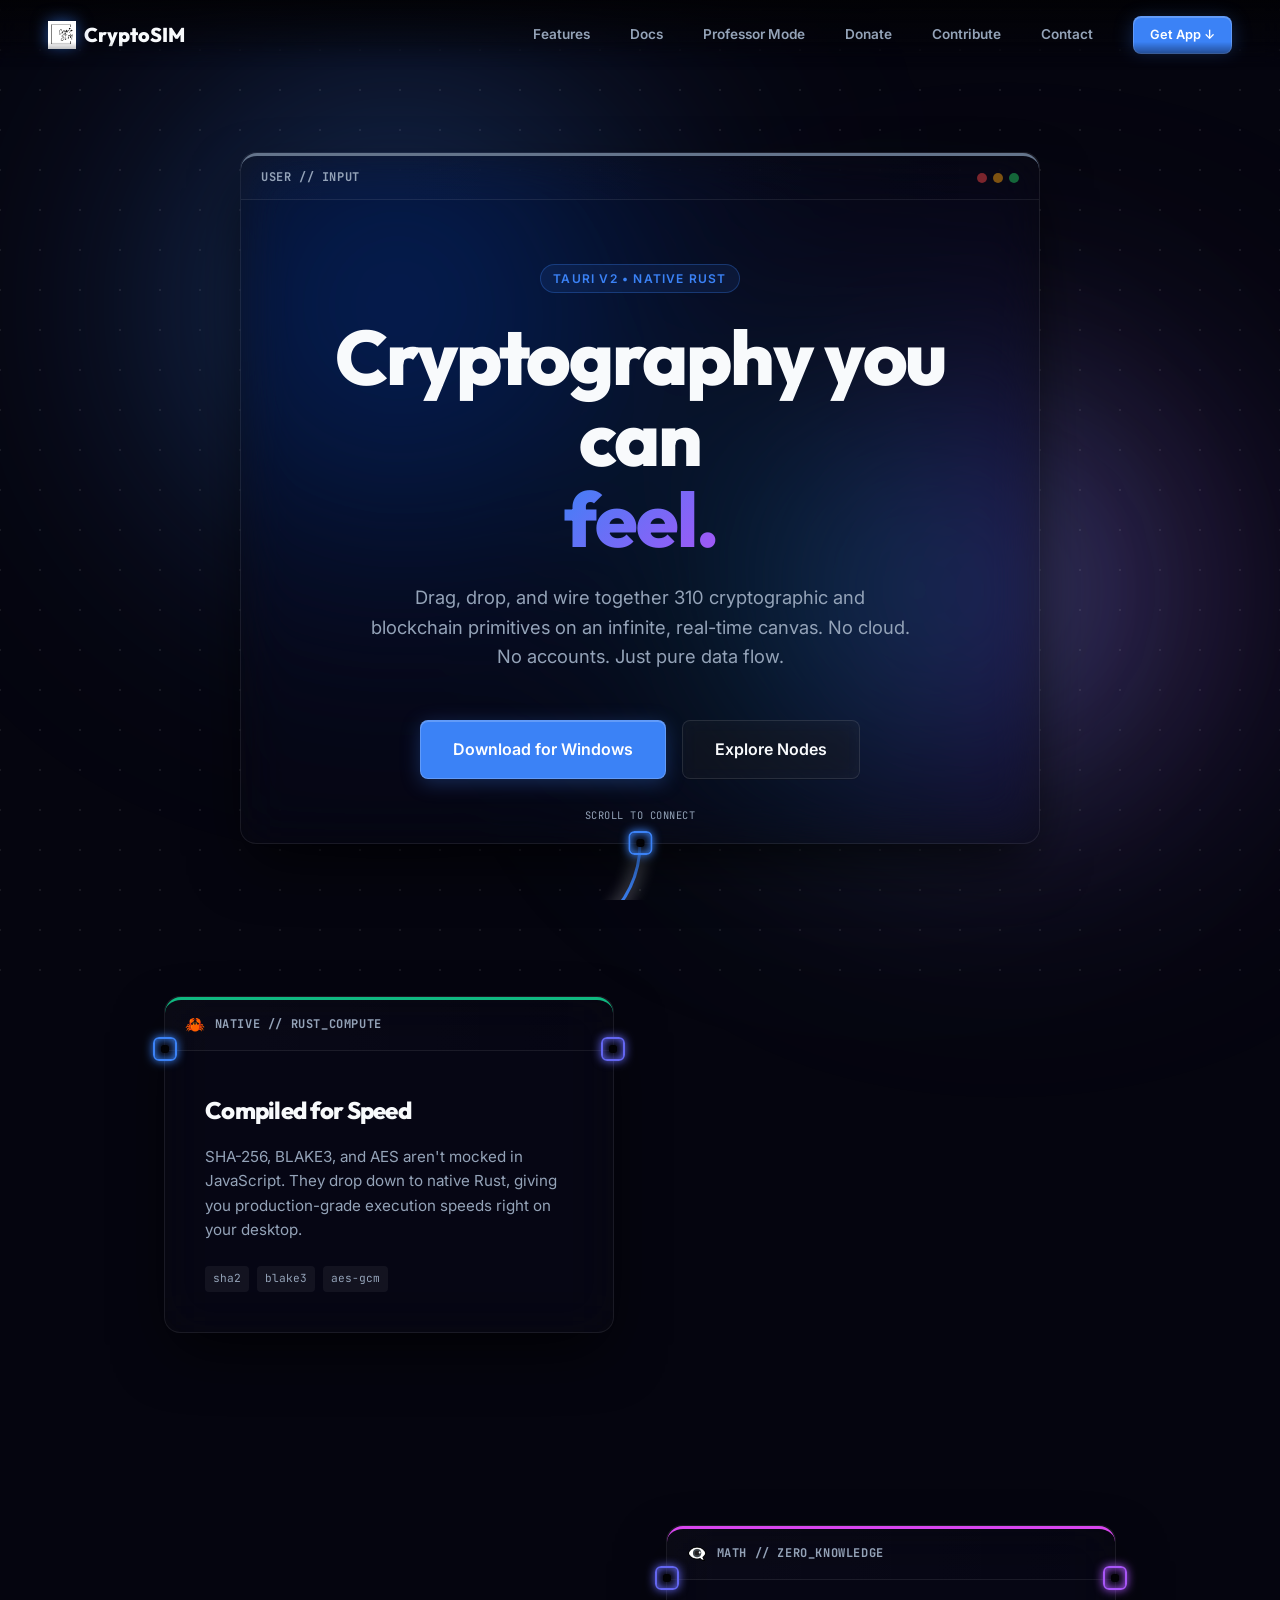
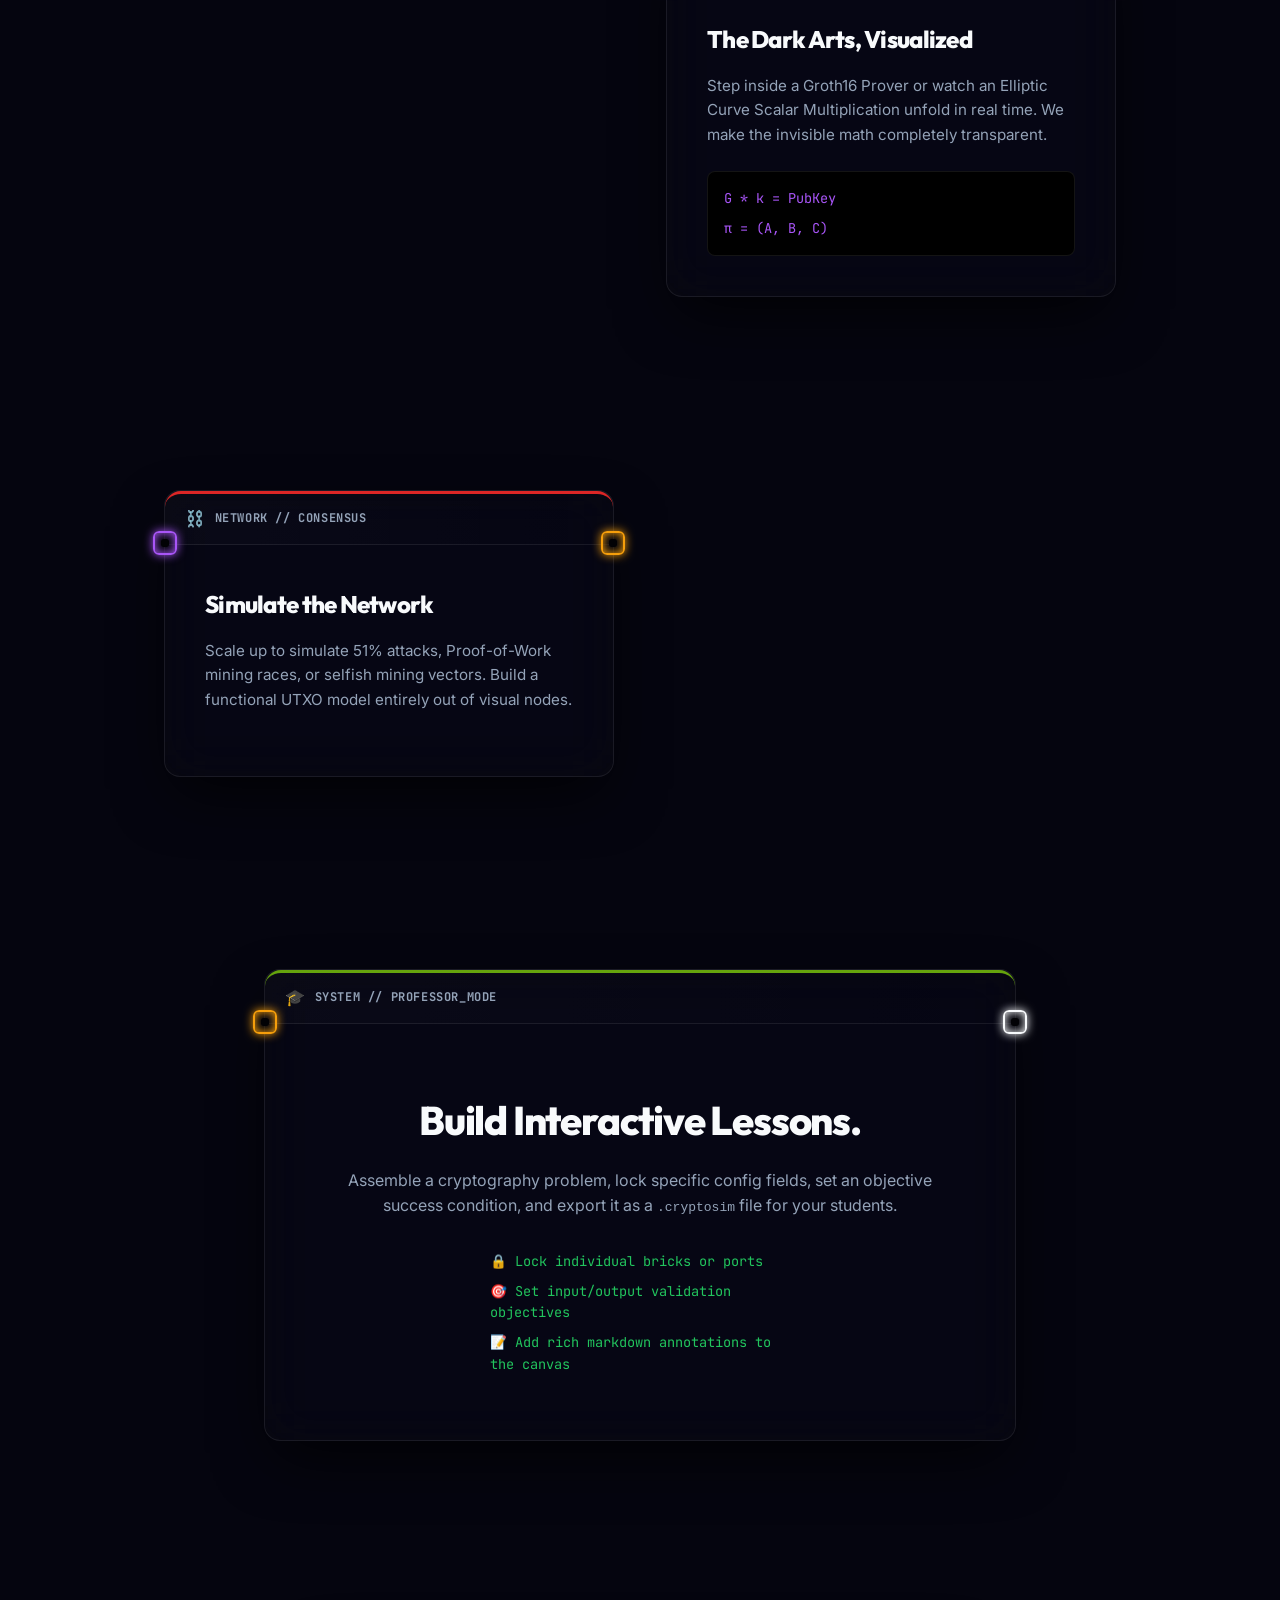
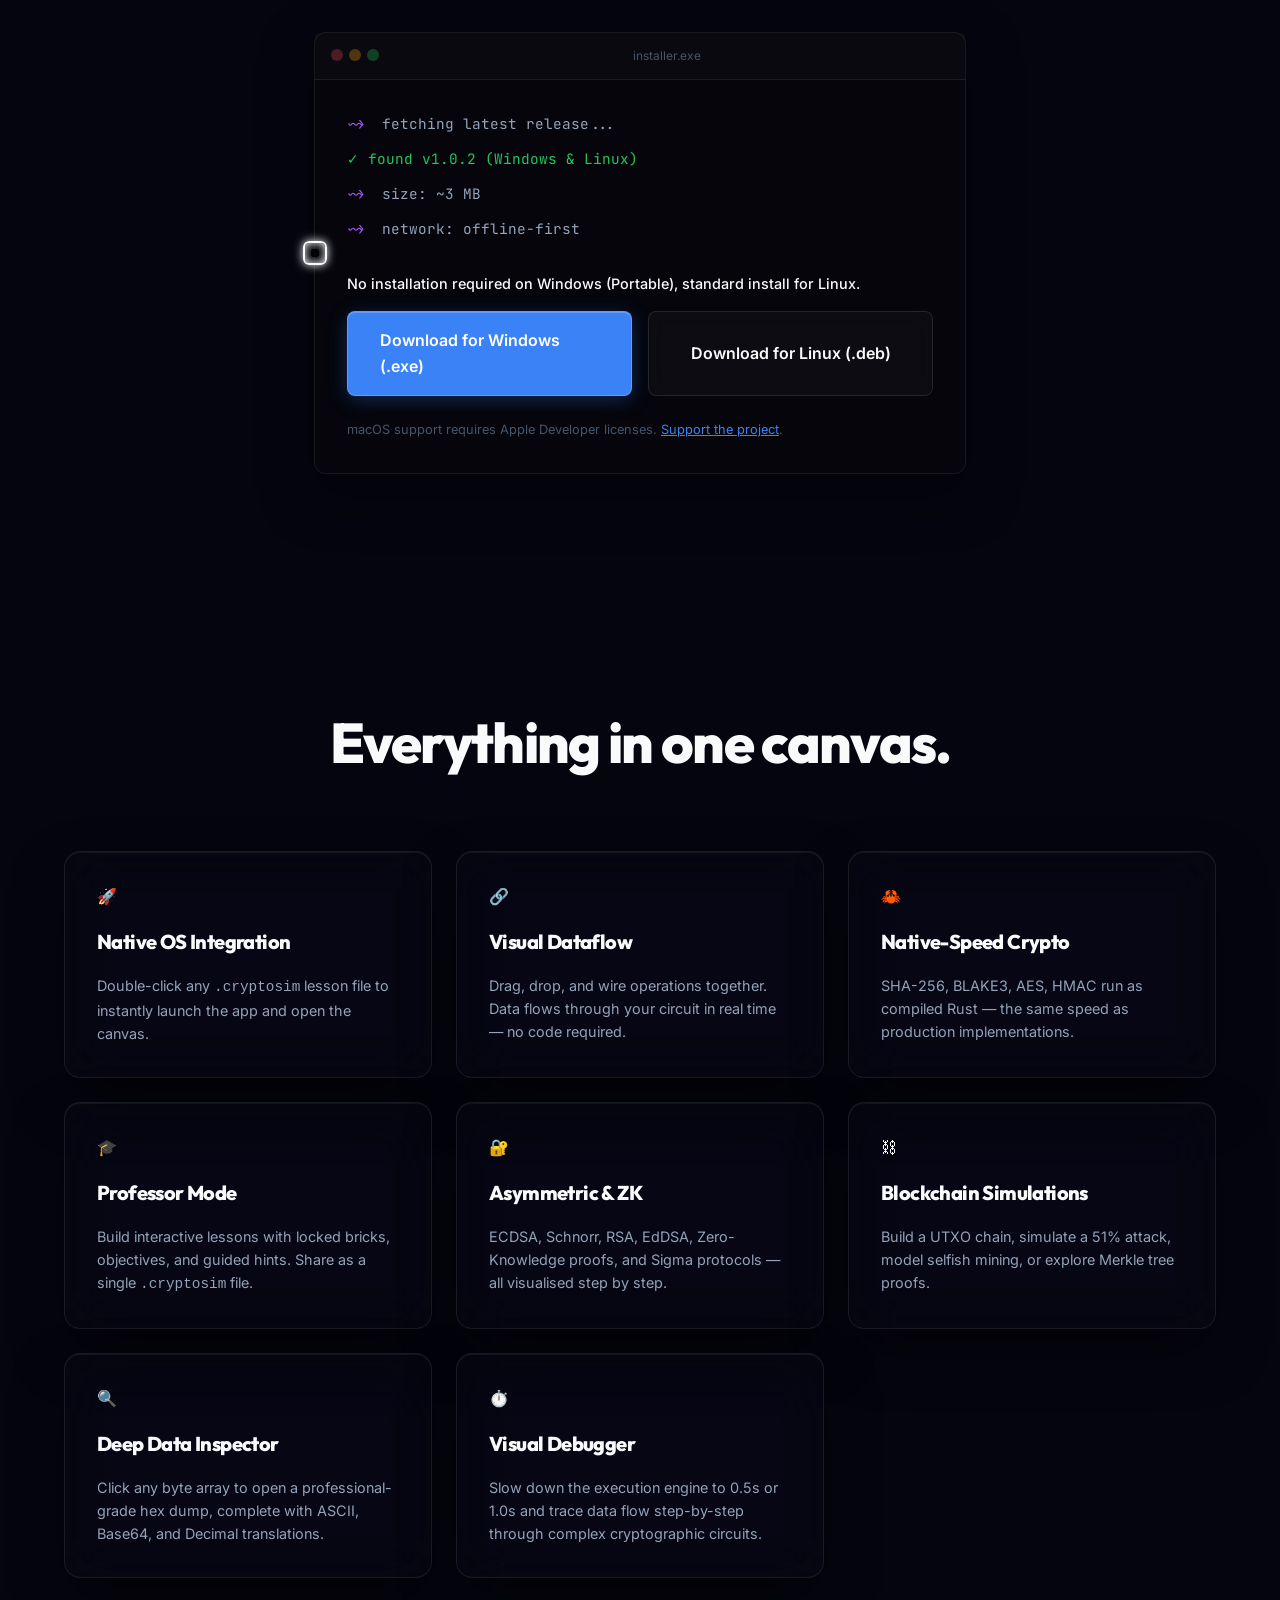
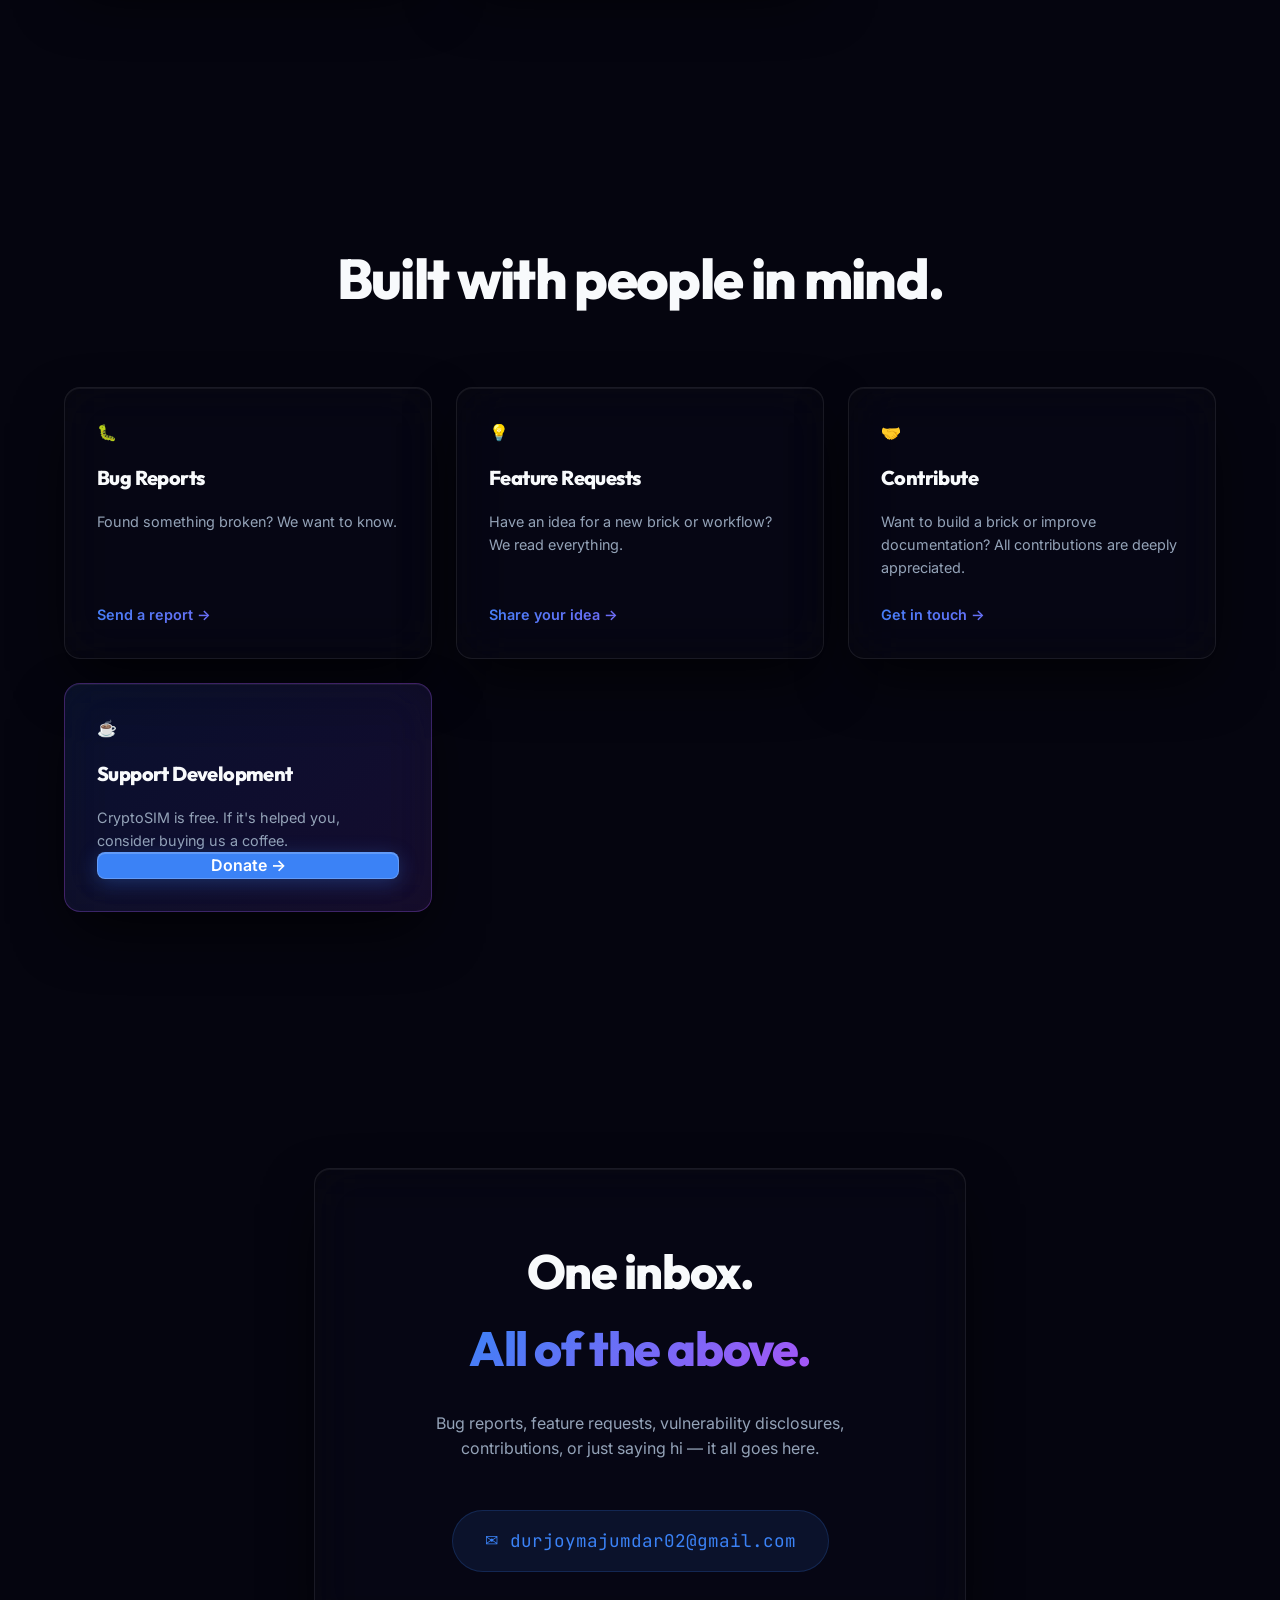
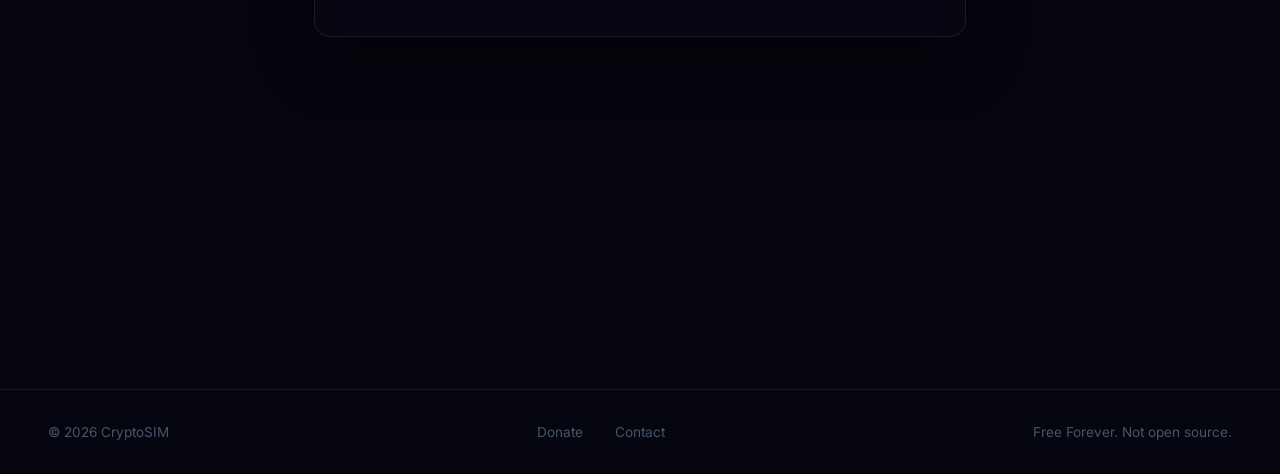
==== index.html @ bcd31cf6 "Publish cryptosim" ====
<!DOCTYPE html>
<html lang="en">
<head>
  <meta charset="UTF-8" />
  <meta name="viewport" content="width=device-width, initial-scale=1.0" />
  <title>CryptoSIM - The Living Canvas</title>
  <meta name="description" content="A node-based visual simulator for learning and teaching cryptography, blockchain, and applied mathematics." />
  <link rel="preconnect" href="https://fonts.googleapis.com" />
  <link href="https://fonts.googleapis.com/css2?family=Outfit:wght@400;500;600;700;800;900&family=Inter:opsz,wght@14..32,400;14..32,500;14..32,600&family=JetBrains+Mono:wght@400;500;600&display=swap" rel="stylesheet" />
  <link rel="icon" type="image/png" href="icon.png" />
  <link rel="stylesheet" href="style.css" />
</head>
<body>

  <!-- ── Interactive Canvas Grid Background ── -->
  <div class="canvas-grid-bg" id="gridBg">
    <div class="glow-orb orb-primary" id="orb1"></div>
    <div class="glow-orb orb-secondary" id="orb2"></div>
    <div class="glow-orb orb-tertiary" id="orb3"></div>
  </div>

  <!-- ── Navigation ── -->
  <nav class="nav">
    <a href="index.html" class="nav-brand">
      <img src="icon.png" alt="CryptoSIM Logo" class="logo-node" style="height: 28px; width: 28px; filter: drop-shadow(0 0 8px rgba(59,130,246,0.6));" />
      <span>CryptoSIM</span>
    </a>
    <div class="nav-links">
      <a href="#features">Features</a>
      <a href="docs.html">Docs</a>
      <a href="#pro">Professor Mode</a>
      <a href="donate.html">Donate</a>
      <a href="mailto:durjoymajumdar02@gmail.com?subject=CryptoSIM%20Contribution">Contribute</a>
      <a href="#contact">Contact</a>
      <a href="#download" class="btn btn-primary btn-sm">Get App ↓</a>
    </div>
  </nav>

  <!-- ── SVG Wire Layer (Draws connections between nodes on scroll) ── -->
  <svg class="wire-layer" id="wireLayer" xmlns="http://www.w3.org/2000/svg"></svg>

  <main>
    <!-- ── Hero / Landing Node ── -->
    <section class="hero-section" id="hero">
      <div class="brick-node hero-brick" data-node-id="hero">
        <div class="brick-header cluster-io">
          <span class="brick-title">USER // INPUT</span>
          <div class="brick-controls">
            <span class="control-dot red"></span>
            <span class="control-dot yellow"></span>
            <span class="control-dot green"></span>
          </div>
        </div>
        <div class="brick-body">
          <div class="badge">Tauri v2 • Native Rust</div>
          <h1>Cryptography you can <br/><span class="text-gradient">feel.</span></h1>
          <p class="hero-sub">
            Drag, drop, and wire together 310 cryptographic and blockchain primitives on an infinite, real-time canvas. 
            No cloud. No accounts. Just pure data flow.
          </p>
          <div class="hero-actions">
            <a href="#download" class="btn btn-primary btn-large">Download for Windows</a>
            <a href="#features" class="btn btn-ghost btn-large">Explore Nodes</a>
          </div>
        </div>
        <!-- Output Port -->
        <div class="port port-out" data-port-id="hero-out" data-type="bytes">
          <div class="port-label">Scroll to Connect</div>
          <div class="port-handle type-bytes"></div>
        </div>
      </div>
    </section>

    <!-- ── Feature Nodes (The "Flow" section) ── -->
    <section class="features-flow" id="features">
      
      <!-- Node 1: Native Crypto -->
      <div class="brick-node feature-brick pos-left node-crypto" data-node-id="feat-crypto">
        <!-- Input Port -->
        <div class="port port-in" data-port-id="feat-crypto-in" data-type="bytes">
          <div class="port-handle type-bytes"></div>
        </div>
        <div class="brick-header cluster-hash">
          <span class="brick-icon">🦀</span>
          <span class="brick-title">NATIVE // RUST_COMPUTE</span>
        </div>
        <div class="brick-body">
          <h3>Compiled for Speed</h3>
          <p>SHA-256, BLAKE3, and AES aren't mocked in JavaScript. They drop down to native Rust, giving you production-grade execution speeds right on your desktop.</p>
          <div class="tech-tags">
            <span class="tag">sha2</span>
            <span class="tag">blake3</span>
            <span class="tag">aes-gcm</span>
          </div>
        </div>
        <!-- Output Port -->
        <div class="port port-out" data-port-id="feat-crypto-out" data-type="array">
          <div class="port-handle type-array"></div>
        </div>
      </div>

      <!-- Node 2: ZK & Advanced Math -->
      <div class="brick-node feature-brick pos-right node-zk" data-node-id="feat-zk">
        <!-- Input Port -->
        <div class="port port-in" data-port-id="feat-zk-in" data-type="array">
          <div class="port-handle type-array"></div>
        </div>
        <div class="brick-header cluster-zk">
          <span class="brick-icon">👁️‍🗨️</span>
          <span class="brick-title">MATH // ZERO_KNOWLEDGE</span>
        </div>
        <div class="brick-body">
          <h3>The Dark Arts, Visualized</h3>
          <p>Step inside a Groth16 Prover or watch an Elliptic Curve Scalar Multiplication unfold in real time. We make the invisible math completely transparent.</p>
          <div class="visual-preview">
            <code>G * k = PubKey</code>
            <code>π = (A, B, C)</code>
          </div>
        </div>
        <!-- Output Port -->
        <div class="port port-out" data-port-id="feat-zk-out" data-type="point">
          <div class="port-handle type-point"></div>
        </div>
      </div>

      <!-- Node 3: Blockchain Consensus -->
      <div class="brick-node feature-brick pos-left node-chain" data-node-id="feat-chain">
        <!-- Input Port -->
        <div class="port port-in" data-port-id="feat-chain-in" data-type="point">
          <div class="port-handle type-point"></div>
        </div>
        <div class="brick-header cluster-consensus">
          <span class="brick-icon">⛓️</span>
          <span class="brick-title">NETWORK // CONSENSUS</span>
        </div>
        <div class="brick-body">
          <h3>Simulate the Network</h3>
          <p>Scale up to simulate 51% attacks, Proof-of-Work mining races, or selfish mining vectors. Build a functional UTXO model entirely out of visual nodes.</p>
        </div>
        <!-- Output Port -->
        <div class="port port-out" data-port-id="feat-chain-out" data-type="number">
          <div class="port-handle type-number"></div>
        </div>
      </div>

    </section>

    <!-- ── Professor Mode Node ── -->
    <section class="pro-section" id="pro">
      <div class="brick-node pro-brick" data-node-id="pro">
        <div class="port port-in" data-port-id="pro-in" data-type="number">
          <div class="port-handle type-number"></div>
        </div>
        <div class="brick-header cluster-state">
          <span class="brick-icon">🎓</span>
          <span class="brick-title">SYSTEM // PROFESSOR_MODE</span>
        </div>
        <div class="brick-body pro-layout">
          <div class="pro-text">
            <h2>Build Interactive Lessons.</h2>
            <p>Assemble a cryptography problem, lock specific config fields, set an objective success condition, and export it as a <code>.cryptosim</code> file for your students.</p>
            <ul class="pro-features">
              <li>🔒 Lock individual bricks or ports</li>
              <li>🎯 Set input/output validation objectives</li>
              <li>📝 Add rich markdown annotations to the canvas</li>
            </ul>
          </div>
        </div>
        <div class="port port-out" data-port-id="pro-out" data-type="any">
          <div class="port-handle type-any"></div>
        </div>
      </div>
    </section>

    <!-- ── Terminal Download Section ── -->
    <section class="download-section" id="download">
      <div class="terminal-window" data-node-id="download">
        <div class="port port-in" data-port-id="download-in" data-type="any" style="top: 50%; transform: translateY(-50%);">
          <div class="port-handle type-any"></div>
        </div>
        <div class="terminal-header">
          <div class="term-dots">
            <span></span><span></span><span></span>
          </div>
          <div class="term-title">installer.exe</div>
        </div>
        <div class="terminal-body">
          <div class="term-line"><span class="prompt">~></span> fetching latest release...</div>
          <div class="term-line success">✓ found v1.0.2 (Windows & Linux)</div>
          <div class="term-line"><span class="prompt">~></span> size: ~3 MB</div>
          <div class="term-line"><span class="prompt">~></span> network: offline-first</div>
          
          <div class="download-actions" style="margin-top: 2rem; text-align: left;">
            <p style="margin-bottom: 1rem; color: var(--text-main); font-family: var(--font-body); font-weight: 500;">
              No installation required on Windows (Portable), standard install for Linux.
            </p>
            <div style="display: flex; gap: 1rem; flex-wrap: wrap;">
              <a href="downloads/CryptoSim_Setup_v1.0.2.exe" class="btn btn-primary btn-large" style="flex: 1;">
                Download for Windows (.exe)
              </a>
              <a href="downloads/CryptoSim_v1.0.2_amd64.deb" class="btn btn-ghost btn-large" style="flex: 1;">
                Download for Linux (.deb)
              </a>
            </div>
            <p class="crypto-note" style="margin-top: 1.5rem;">macOS support requires Apple Developer licenses. <a href="donate.html">Support the project</a>.</p>
          </div>
        </div>
      </div>
    </section>

    <!-- ── Extra Features Grid ── -->
    <section class="features-grid-section glass-container" id="all-features">
      <div class="section-center-header">
        <h2>Everything in one canvas.</h2>
      </div>
      <div class="features-grid-layout">
        <div class="brick-node feature-mini-card">
          <span class="brick-icon">🚀</span>
          <h3>Native OS Integration</h3>
          <p>Double-click any <code>.cryptosim</code> lesson file to instantly launch the app and open the canvas.</p>
        </div>
        <div class="brick-node feature-mini-card">
          <span class="brick-icon">🔗</span>
          <h3>Visual Dataflow</h3>
          <p>Drag, drop, and wire operations together. Data flows through your circuit in real time — no code required.</p>
        </div>
        <div class="brick-node feature-mini-card">
          <span class="brick-icon">🦀</span>
          <h3>Native-Speed Crypto</h3>
          <p>SHA-256, BLAKE3, AES, HMAC run as compiled Rust — the same speed as production implementations.</p>
        </div>
        <div class="brick-node feature-mini-card">
          <span class="brick-icon">🎓</span>
          <h3>Professor Mode</h3>
          <p>Build interactive lessons with locked bricks, objectives, and guided hints. Share as a single <code>.cryptosim</code> file.</p>
        </div>
        <div class="brick-node feature-mini-card">
          <span class="brick-icon">🔐</span>
          <h3>Asymmetric & ZK</h3>
          <p>ECDSA, Schnorr, RSA, EdDSA, Zero-Knowledge proofs, and Sigma protocols — all visualised step by step.</p>
        </div>
        <div class="brick-node feature-mini-card">
          <span class="brick-icon">⛓</span>
          <h3>Blockchain Simulations</h3>
          <p>Build a UTXO chain, simulate a 51% attack, model selfish mining, or explore Merkle tree proofs.</p>
        </div>
        <div class="brick-node feature-mini-card">
          <span class="brick-icon">🔍</span>
          <h3>Deep Data Inspector</h3>
          <p>Click any byte array to open a professional-grade hex dump, complete with ASCII, Base64, and Decimal translations.</p>
        </div>
        <div class="brick-node feature-mini-card">
          <span class="brick-icon">⏱️</span>
          <h3>Visual Debugger</h3>
          <p>Slow down the execution engine to 0.5s or 1.0s and trace data flow step-by-step through complex cryptographic circuits.</p>
        </div>
      </div>
    </section>

    <!-- ── Community ── -->
    <section class="community-section glass-container" id="community">
      <div class="section-center-header">
        <h2>Built with people in mind.</h2>
      </div>
      <div class="community-grid-layout">
        <div class="brick-node community-card">
          <div class="brick-icon">🐛</div>
          <h3>Bug Reports</h3>
          <p>Found something broken? We want to know.</p>
          <a href="mailto:durjoymajumdar02@gmail.com?subject=CryptoSIM%20Bug%20Report" class="community-link text-gradient">Send a report →</a>
        </div>
        <div class="brick-node community-card">
          <div class="brick-icon">💡</div>
          <h3>Feature Requests</h3>
          <p>Have an idea for a new brick or workflow? We read everything.</p>
          <a href="mailto:durjoymajumdar02@gmail.com?subject=CryptoSIM%20Feature%20Request" class="community-link text-gradient">Share your idea →</a>
        </div>
        <div class="brick-node community-card">
          <div class="brick-icon">🤝</div>
          <h3>Contribute</h3>
          <p>Want to build a brick or improve documentation? All contributions are deeply appreciated.</p>
          <a href="mailto:durjoymajumdar02@gmail.com?subject=CryptoSIM%20Contribution" class="community-link text-gradient">Get in touch →</a>
        </div>
        <div class="brick-node community-card hero-style">
          <div class="brick-icon">☕</div>
          <h3>Support Development</h3>
          <p>CryptoSIM is free. If it's helped you, consider buying us a coffee.</p>
          <a href="donate.html" class="btn btn-primary" style="margin-top:auto;">Donate →</a>
        </div>
      </div>
    </section>

    <!-- ── Contact ── -->
    <section class="contact-section" id="contact">
      <div class="brick-node contact-card">
        <h2>One inbox.<br/><span class="text-gradient">All of the above.</span></h2>
        <p>Bug reports, feature requests, vulnerability disclosures, contributions, or just saying hi — it all goes here.</p>
        <a href="mailto:durjoymajumdar02@gmail.com" class="contact-email">
          <span class="brick-icon">✉</span>
          durjoymajumdar02@gmail.com
        </a>
      </div>
    </section>

  </main>

  <footer class="site-footer">
    <div class="footer-grid">
      <span>© 2026 CryptoSIM</span>
      <div class="footer-links">
        <a href="donate.html">Donate</a>
        <a href="mailto:durjoymajumdar02@gmail.com">Contact</a>
      </div>
      <span>Free Forever. Not open source.</span>
    </div>
  </footer>

  <script src="script.js"></script>
</body>
</html>
---- style.css ----
/* ── Base & Context ───────────────────────────────────────────────────────── */
*, *::before, *::after {
  box-sizing: border-box;
  margin: 0;
  padding: 0;
}

:root {
  /* The Void */
  --bg-void:      #05050f; /* Slightly lighter/bluer space void */
  --bg-grid:      rgba(255, 255, 255, 0.08); /* Brighter dots for scale */
  
  /* Glass Nodes */
  --node-bg:      rgba(10, 10, 15, 0.4);
  --node-border:  rgba(255, 255, 255, 0.08);
  --node-glow:    rgba(255, 255, 255, 0.02);
  
  /* Port Types (From Tech Spec) */
  --type-bytes:   #3b82f6; /* Blue */
  --type-number:  #f59e0b; /* Amber */
  --type-boolean: #22c55e; /* Green */
  --type-point:   #a855f7; /* Purple */
  --type-field:   #14b8a6; /* Teal */
  --type-bitstr:  #6b7280; /* Gray */
  --type-array:   #6366f1; /* Indigo */
  --type-any:     #f8fafc; /* White */

  /* Cluster Accents */
  --cluster-io:   #64748b;
  --cluster-hash: #10b981;
  --cluster-zk:   #d946ef;
  --cluster-cons: #dc2626;
  --cluster-state:#65a30d;

  /* Typography */
  --font-sans:    'Outfit', sans-serif;
  --font-body:    'Inter', sans-serif;
  --font-mono:    'JetBrains Mono', monospace;
  
  --text-main:    #f8fafc;
  --text-muted:   #94a3b8;
  --text-dim:     #475569;
}

html {
  scroll-behavior: smooth;
  background: var(--bg-void);
}

body {
  font-family: var(--font-body);
  color: var(--text-main);
  line-height: 1.6;
  overflow-x: hidden;
  -webkit-font-smoothing: antialiased;
}

a { text-decoration: none; color: inherit; }

/* ── Typography Utilities ─────────────────────────────────────────────────── */
h1, h2, h3 { font-family: var(--font-sans); font-weight: 800; letter-spacing: -0.03em; }

.text-gradient {
  background: linear-gradient(135deg, var(--type-bytes) 0%, var(--type-point) 100%);
  -webkit-background-clip: text;
  -webkit-text-fill-color: transparent;
  background-clip: text;
}

/* ── Background Grid & Orbs ───────────────────────────────────────────────── */
.canvas-grid-bg {
  position: fixed;
  inset: -100px; /* Bleed for panning */
  z-index: -1;
  background-image: 
    radial-gradient(var(--bg-grid) 1px, transparent 1px);
  background-size: 40px 40px;
  background-position: center;
  pointer-events: none;
  transition: transform 0.1s ease-out;
}

.glow-orb {
  position: absolute;
  border-radius: 50%;
  filter: blur(120px);
  opacity: 0.45; /* Increased opacity for glassmorphism pop */
  mix-blend-mode: screen;
  transition: all 0.5s ease-out;
  pointer-events: none;
}
.orb-primary {
  width: 700px;
  height: 700px;
  background: radial-gradient(circle, var(--type-bytes), transparent 70%);
  top: 5%;
  left: 10%;
}
.orb-secondary {
  width: 600px;
  height: 600px;
  background: radial-gradient(circle, var(--type-point), transparent 70%);
  bottom: 10%;
  right: 5%;
}
.orb-tertiary {
  width: 500px;
  height: 500px;
  background: radial-gradient(circle, var(--type-field), transparent 70%);
  top: 40%;
  left: 50%;
  transform: translateX(-50%);
}

/* ── Wires (SVG) ──────────────────────────────────────────────────────────── */
.wire-layer {
  position: fixed;
  top: 0; left: 0;
  width: 100vw;
  height: 100vh;
  z-index: 5; /* Behind the cards, above the grid */
  pointer-events: none;
}
.wire-path {
  fill: none;
  stroke-width: 3px;
  stroke-linecap: round;
  vector-effect: non-scaling-stroke;
  /* Animarion handled in JS */
  filter: drop-shadow(0 0 8px currentColor);
}

/* ── Navigation ───────────────────────────────────────────────────────────── */
.nav {
  position: fixed;
  top: 0; left: 0; right: 0;
  height: 70px;
  display: flex;
  align-items: center;
  justify-content: space-between;
  padding: 0 3rem;
  z-index: 100;
  background: linear-gradient(to bottom, rgba(2,2,5,0.9) 0%, transparent 100%);
  backdrop-filter: blur(12px);
  mask-image: linear-gradient(to bottom, black 60%, transparent);
}
.nav-brand {
  display: flex;
  align-items: center;
  gap: 0.5rem;
  font-family: var(--font-sans);
  font-size: 1.25rem;
  font-weight: 800;
}
.logo-node {
  color: var(--type-bytes);
  font-size: 1.5rem;
  filter: drop-shadow(0 0 8px rgba(59,130,246,0.6));
}
.nav-links {
  display: flex;
  align-items: center;
  gap: 2.5rem;
  font-size: 0.85rem;
  font-weight: 600;
  color: var(--text-muted);
}
.nav-links a:hover { color: var(--text-main); }

/* ── Buttons ──────────────────────────────────────────────────────────────── */
.btn {
  display: inline-flex;
  align-items: center;
  justify-content: center;
  border-radius: 8px;
  font-family: var(--font-body);
  font-weight: 600;
  transition: all 0.2s;
  cursor: pointer;
}
.btn-sm { padding: 0.5rem 1rem; font-size: 0.8rem; }
.btn-large { padding: 1rem 2rem; font-size: 1rem; }

.btn-primary {
  background: var(--type-bytes);
  color: #fff;
  border: 1px solid rgba(255,255,255,0.2);
  box-shadow: 0 4px 20px rgba(59,130,246,0.3), inset 0 1px 0 rgba(255,255,255,0.2);
}
.btn-primary:hover {
  background: #4b92fd;
  transform: translateY(-2px);
  box-shadow: 0 8px 30px rgba(59,130,246,0.5), inset 0 1px 0 rgba(255,255,255,0.3);
}

.btn-ghost {
  background: rgba(255,255,255,0.03);
  color: var(--text-main);
  border: 1px solid rgba(255,255,255,0.1);
  backdrop-filter: blur(10px);
}
.btn-ghost:hover {
  background: rgba(255,255,255,0.06);
  border-color: rgba(255,255,255,0.2);
}

/* ── Base Brick Node Container ────────────────────────────────────────────── */
.brick-node {
  position: relative;
  z-index: 10;
  background: var(--node-bg);
  border: 1px solid var(--node-border);
  border-radius: 16px;
  backdrop-filter: blur(24px) saturate(200%);
  -webkit-backdrop-filter: blur(24px) saturate(200%);
  box-shadow: 
    0 24px 60px -12px rgba(0,0,0,0.8), 
    inset 0 1px 0 rgba(255,255,255,0.06);
  transition: transform 0.1s ease-out, border-color 0.3s;
  
  /* Magnetic center for JS */
  transform-style: preserve-3d;
  will-change: transform;
  z-index: 10;
}
.brick-node:hover {
  border-color: rgba(255,255,255,0.15);
}

.brick-header {
  padding: 0.75rem 1.25rem;
  border-bottom: 1px solid var(--node-border);
  display: flex;
  align-items: center;
  gap: 0.6rem;
  background: linear-gradient(to right, rgba(255,255,255,0.02), transparent);
  border-top-left-radius: 16px;
  border-top-right-radius: 16px;
}
.brick-title {
  font-family: var(--font-mono);
  font-size: 0.75rem;
  font-weight: 700;
  letter-spacing: 0.05em;
  color: var(--text-muted);
}
.brick-icon {
  font-size: 1rem;
}

/* Cluster Header Tints */
.cluster-io { border-top: 3px solid var(--cluster-io); }
.cluster-hash { border-top: 3px solid var(--cluster-hash); }
.cluster-zk { border-top: 3px solid var(--cluster-zk); }
.cluster-consensus { border-top: 3px solid var(--cluster-cons); }
.cluster-state { border-top: 3px solid var(--cluster-state); }

/* Ports */
.port {
  position: absolute;
  display: flex;
  align-items: center;
  gap: 0.5rem;
}
/* Inputs align left, stick out left */
.port-in { left: -12px; top: 40px; flex-direction: row; }
/* Outputs align right, stick out right */
.port-out { right: -12px; top: 40px; flex-direction: row-reverse; }

.port-handle {
  width: 24px;
  height: 24px;
  border-radius: 6px;
  background: var(--node-bg);
  border: 2px solid currentColor;
  box-shadow: 0 0 10px currentColor, inset 0 0 8px currentColor;
  position: relative;
  z-index: 2;
}
/* Node socket hole illusion */
.port-handle::after {
  content: '';
  position: absolute;
  top: 50%; left: 50%; transform: translate(-50%, -50%);
  width: 8px; height: 8px;
  border-radius: 3px;
  background: #020205; /* Deep void socket */
}
.port-label {
  font-family: var(--font-mono);
  font-size: 0.65rem;
  color: var(--text-muted);
  text-transform: uppercase;
  letter-spacing: 0.05em;
}

/* Typed Colors for Handlers */
.type-bytes { color: var(--type-bytes); }
.type-number { color: var(--type-number); }
.type-array { color: var(--type-array); }
.type-point { color: var(--type-point); }
.type-any { color: var(--type-any); }

/* Window Controls (Mac style) */
.brick-controls {
  margin-left: auto;
  display: flex;
  gap: 6px;
}
.control-dot {
  width: 10px; height: 10px; border-radius: 50%;
  opacity: 0.5;
}
.control-dot.red { background: #ef4444; }
.control-dot.yellow { background: #f59e0b; }
.control-dot.green { background: #22c55e; }

/* ── Specific Node Layouts ────────────────────────────────────────────────── */
main {
  position: relative;
  padding-bottom: 10rem;
}

/* Hero Node */
.hero-section {
  min-height: 100vh;
  display: flex;
  align-items: center;
  justify-content: center;
  padding: 6rem 1.5rem 0;
}
.hero-brick {
  width: 100%;
  max-width: 800px;
}
.hero-brick .brick-body {
  padding: 4rem 3rem;
  text-align: center;
}
.hero-brick .port-out {  top: auto; bottom: -12px; right: 50%; transform: translateX(50%); flex-direction: column; }

.badge {
  display: inline-block;
  font-size: 0.75rem;
  font-weight: 600;
  text-transform: uppercase;
  letter-spacing: 0.1em;
  color: var(--type-bytes);
  background: rgba(59,130,246,0.1);
  border: 1px solid rgba(59,130,246,0.3);
  padding: 4px 12px;
  border-radius: 100px;
  margin-bottom: 1.5rem;
}
.hero-brick h1 {
  font-size: clamp(3rem, 6vw, 5.5rem);
  line-height: 1.05;
  margin-bottom: 1.5rem;
}
.hero-sub {
  font-size: 1.15rem;
  color: var(--text-muted);
  max-width: 540px;
  margin: 0 auto 3rem;
}
.hero-actions { display: flex; gap: 1rem; justify-content: center; }

/* Flow Sequence Nodes */
.features-flow {
  max-width: 1000px;
  margin: 0 auto;
  padding: 6rem 1.5rem;
  display: flex;
  flex-direction: column;
  gap: 12rem; /* Massive gap for scrolling wires */
}
.feature-brick {
  width: 100%;
  max-width: 450px;
}
.feature-brick.pos-left { align-self: flex-start; }
.feature-brick.pos-right { align-self: flex-end; }
.feature-brick .brick-body {
  padding: 2.5rem;
}
.feature-brick h3 {
  font-size: 1.5rem;
  margin-bottom: 1rem;
}
.feature-brick p {
  color: var(--text-muted);
  font-size: 0.95rem;
  margin-bottom: 1.5rem;
}
.tech-tags { display: flex; gap: 0.5rem; }
.tag {
  font-family: var(--font-mono);
  font-size: 0.7rem;
  padding: 4px 8px;
  background: rgba(255,255,255,0.05);
  border-radius: 4px;
  color: var(--text-muted);
}
.visual-preview {
  display: flex;
  flex-direction: column;
  gap: 0.5rem;
  background: #000;
  border-radius: 8px;
  padding: 1rem;
  border: 1px solid var(--node-border);
}
.visual-preview code {
  font-family: var(--font-mono);
  font-size: 0.85rem;
  color: var(--type-point);
}

/* Professor Node */
.pro-section {
  max-width: 800px;
  margin: 0 auto;
  padding: 6rem 1.5rem;
}
.pro-layout {
  padding: 4rem;
  text-align: center;
}
.pro-layout h2 {
  font-size: 2.5rem;
  margin-bottom: 1rem;
}
.pro-layout p {
  color: var(--text-muted);
  margin-bottom: 2rem;
}
.pro-features {
  list-style: none;
  display: flex;
  flex-direction: column;
  gap: 0.5rem;
  text-align: left;
  max-width: 300px;
  margin: 0 auto;
  font-family: var(--font-mono);
  font-size: 0.85rem;
  color: var(--type-boolean);
}

/* Terminal Node */
.download-section {
  max-width: 700px;
  margin: 0 auto;
  padding: 6rem 1.5rem;
}
.terminal-window {
  background: rgba(5,5,10,0.8);
  border: 1px solid var(--node-border);
  border-radius: 12px;
  box-shadow: 0 20px 50px rgba(0,0,0,0.5);
  position: relative;
}
.terminal-header {
  padding: 10px 16px;
  background: rgba(255,255,255,0.02);
  border-bottom: 1px solid var(--node-border);
  display: flex;
  align-items: center;
}
.term-title {
  margin: 0 auto;
  font-family: var(--font-body);
  font-size: 0.75rem;
  color: var(--text-dim);
}
.term-dots span {
  display: inline-block; width: 12px; height: 12px; border-radius: 50%;
  margin-right: 6px; opacity: 0.3; background: #fff;
}
.term-dots span:nth-child(1) { background: #ef4444; }
.term-dots span:nth-child(2) { background: #f59e0b; }
.term-dots span:nth-child(3) { background: #22c55e; }

.terminal-body {
  padding: 2rem;
  font-family: var(--font-mono);
  font-size: 0.9rem;
}
.term-line {
  margin-bottom: 0.75rem;
  color: var(--text-muted);
}
.term-line.success { color: var(--type-boolean); }
.prompt { color: var(--type-point); margin-right: 8px; }

.download-actions {
  margin-top: 3rem;
  text-align: center;
}
.term-btn { width: 100%; margin-bottom: 1rem; }
.crypto-note { font-family: var(--font-body); font-size: 0.8rem; color: var(--text-dim); }
.crypto-note a { color: var(--type-bytes); text-decoration: underline; }

/* ── Footer ───────────────────────────────────────────────────────────────── */
.site-footer {
  border-top: 1px solid var(--node-border);
  padding: 2rem 3rem;
  font-size: 0.85rem;
  color: var(--text-dim);
}
.footer-grid {
  max-width: 1200px;
  margin: 0 auto;
  display: flex;
  justify-content: space-between;
  align-items: center;
}
.footer-links {
  display: flex; gap: 2rem;
}
.footer-links a:hover { color: var(--text-muted); }

/* Responsive adjustments */
@media (max-width: 768px) {
  .hero-brick h1 { font-size: 2.5rem; }
  .feature-brick.pos-left, .feature-brick.pos-right { align-self: center; }
  .hero-brick .brick-body, .pro-layout { padding: 2.5rem 1.5rem; }
  .footer-grid { flex-direction: column; gap: 1rem; text-align: center; }
  .nav { padding: 0 1.5rem; }
  .features-grid-layout, .community-grid-layout { grid-template-columns: 1fr; }
}

/* ── Restored Sections ────────────────────────────────────────────────────── */
.glass-container {
  max-width: 1200px;
  margin: 0 auto;
  padding: 8rem 1.5rem;
}
.section-center-header { text-align: center; margin-bottom: 4rem; }
.section-center-header h2 { font-size: clamp(2.5rem, 5vw, 3.5rem); }

.features-grid-layout, .community-grid-layout {
  display: grid;
  grid-template-columns: repeat(auto-fit, minmax(300px, 1fr));
  gap: 1.5rem;
}

.feature-mini-card, .community-card {
  padding: 2rem;
  display: flex;
  flex-direction: column;
}
.feature-mini-card h3, .community-card h3 {
  margin: 1rem 0;
  font-size: 1.25rem;
}
.feature-mini-card p, .community-card p {
  color: var(--text-muted);
  font-size: 0.9rem;
  line-height: 1.6;
}
.community-link {
  margin-top: auto;
  padding-top: 1.5rem;
  font-weight: 600;
  font-size: 0.9rem;
}

.hero-style {
  background: linear-gradient(135deg, rgba(59,130,246,0.1), rgba(168,85,247,0.1));
  border-color: rgba(168,85,247,0.3);
}

.contact-section {
  max-width: 700px;
  margin: 8rem auto 12rem;
  padding: 0 1.5rem;
  text-align: center;
}
.contact-card {
  padding: 4rem 2rem;
}
.contact-card h2 {
  font-size: clamp(2rem, 4vw, 3rem);
  margin-bottom: 1.5rem;
}
.contact-card p {
  color: var(--text-muted);
  margin-bottom: 3rem;
  max-width: 500px;
  margin-left: auto; margin-right: auto;
}
.contact-email {
  display: inline-flex;
  align-items: center;
  gap: 0.75rem;
  font-family: var(--font-mono);
  font-size: 1.1rem;
  color: var(--type-bytes);
  background: rgba(59,130,246,0.1);
  padding: 1rem 2rem;
  border-radius: 100px;
  border: 1px solid rgba(59,130,246,0.2);
  transition: all 0.2s;
}
.contact-email:hover {
  background: rgba(59,130,246,0.2);
  transform: translateY(-2px);
}
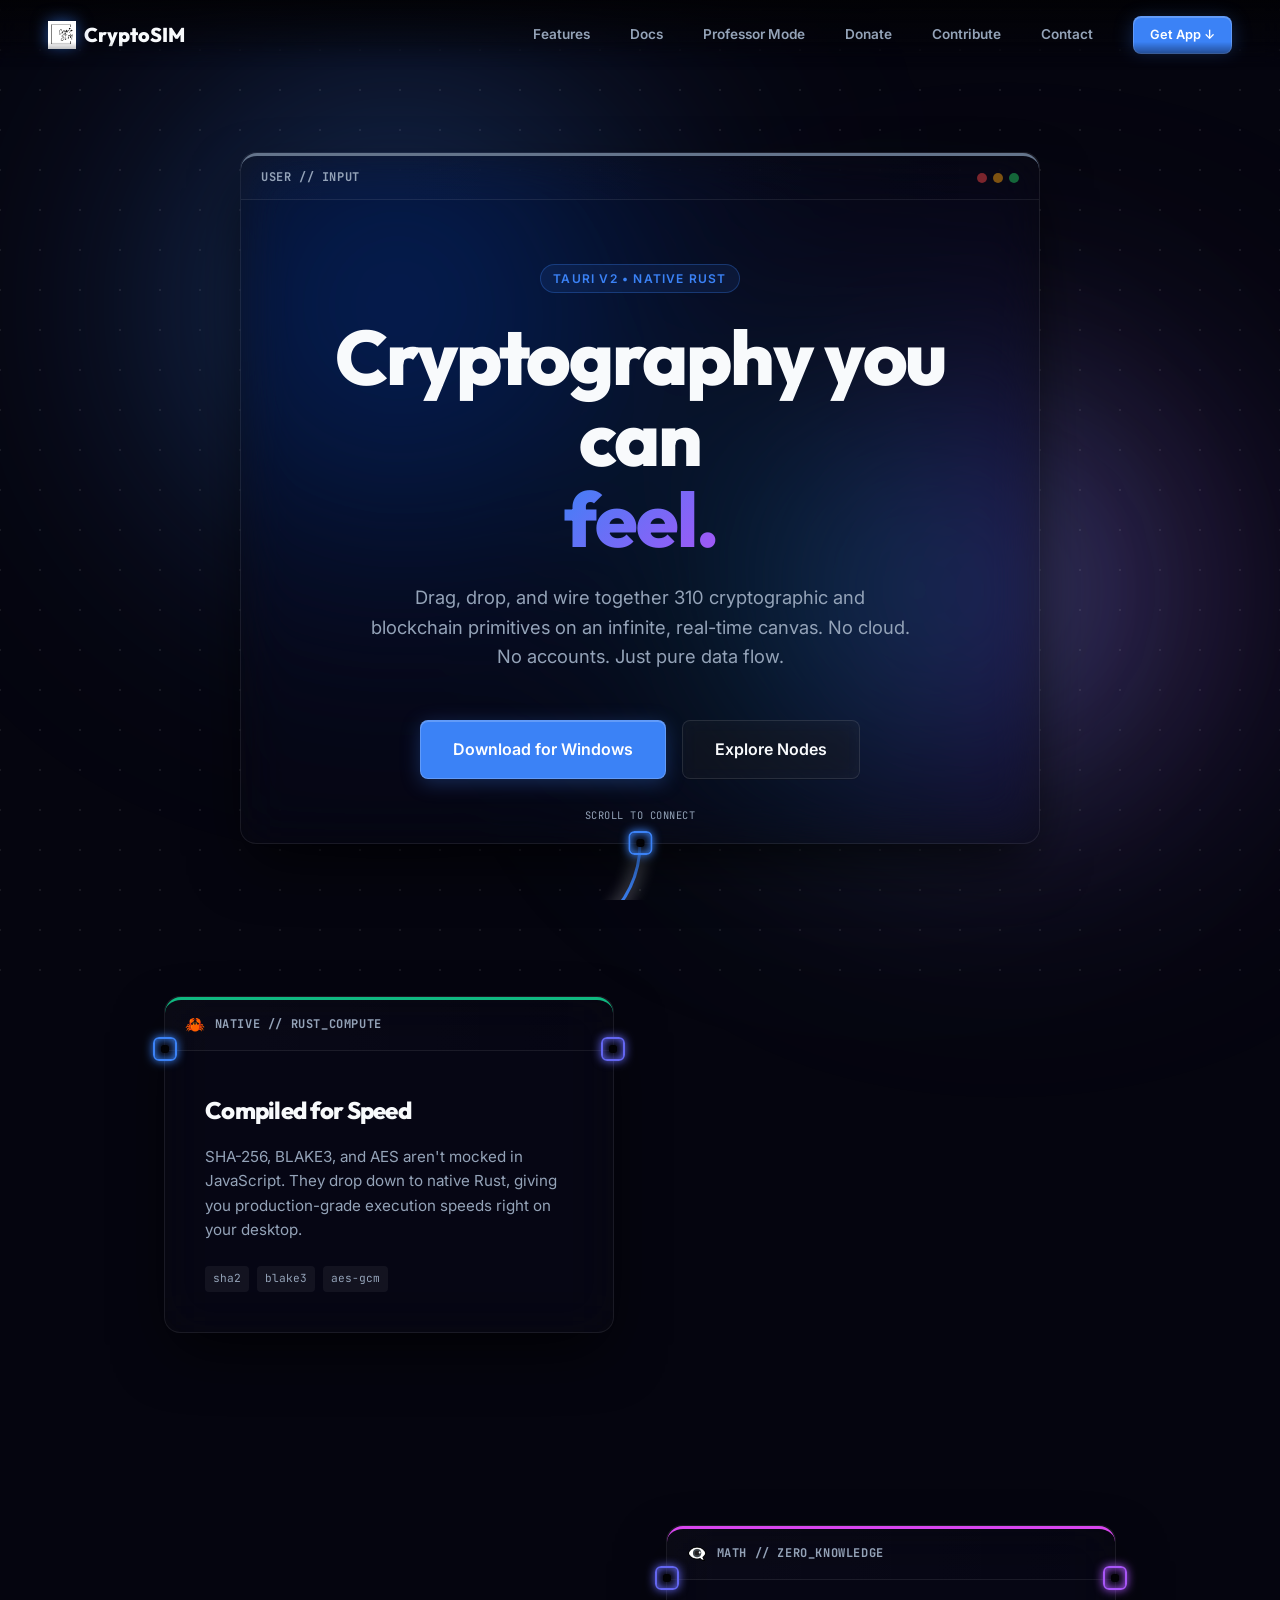
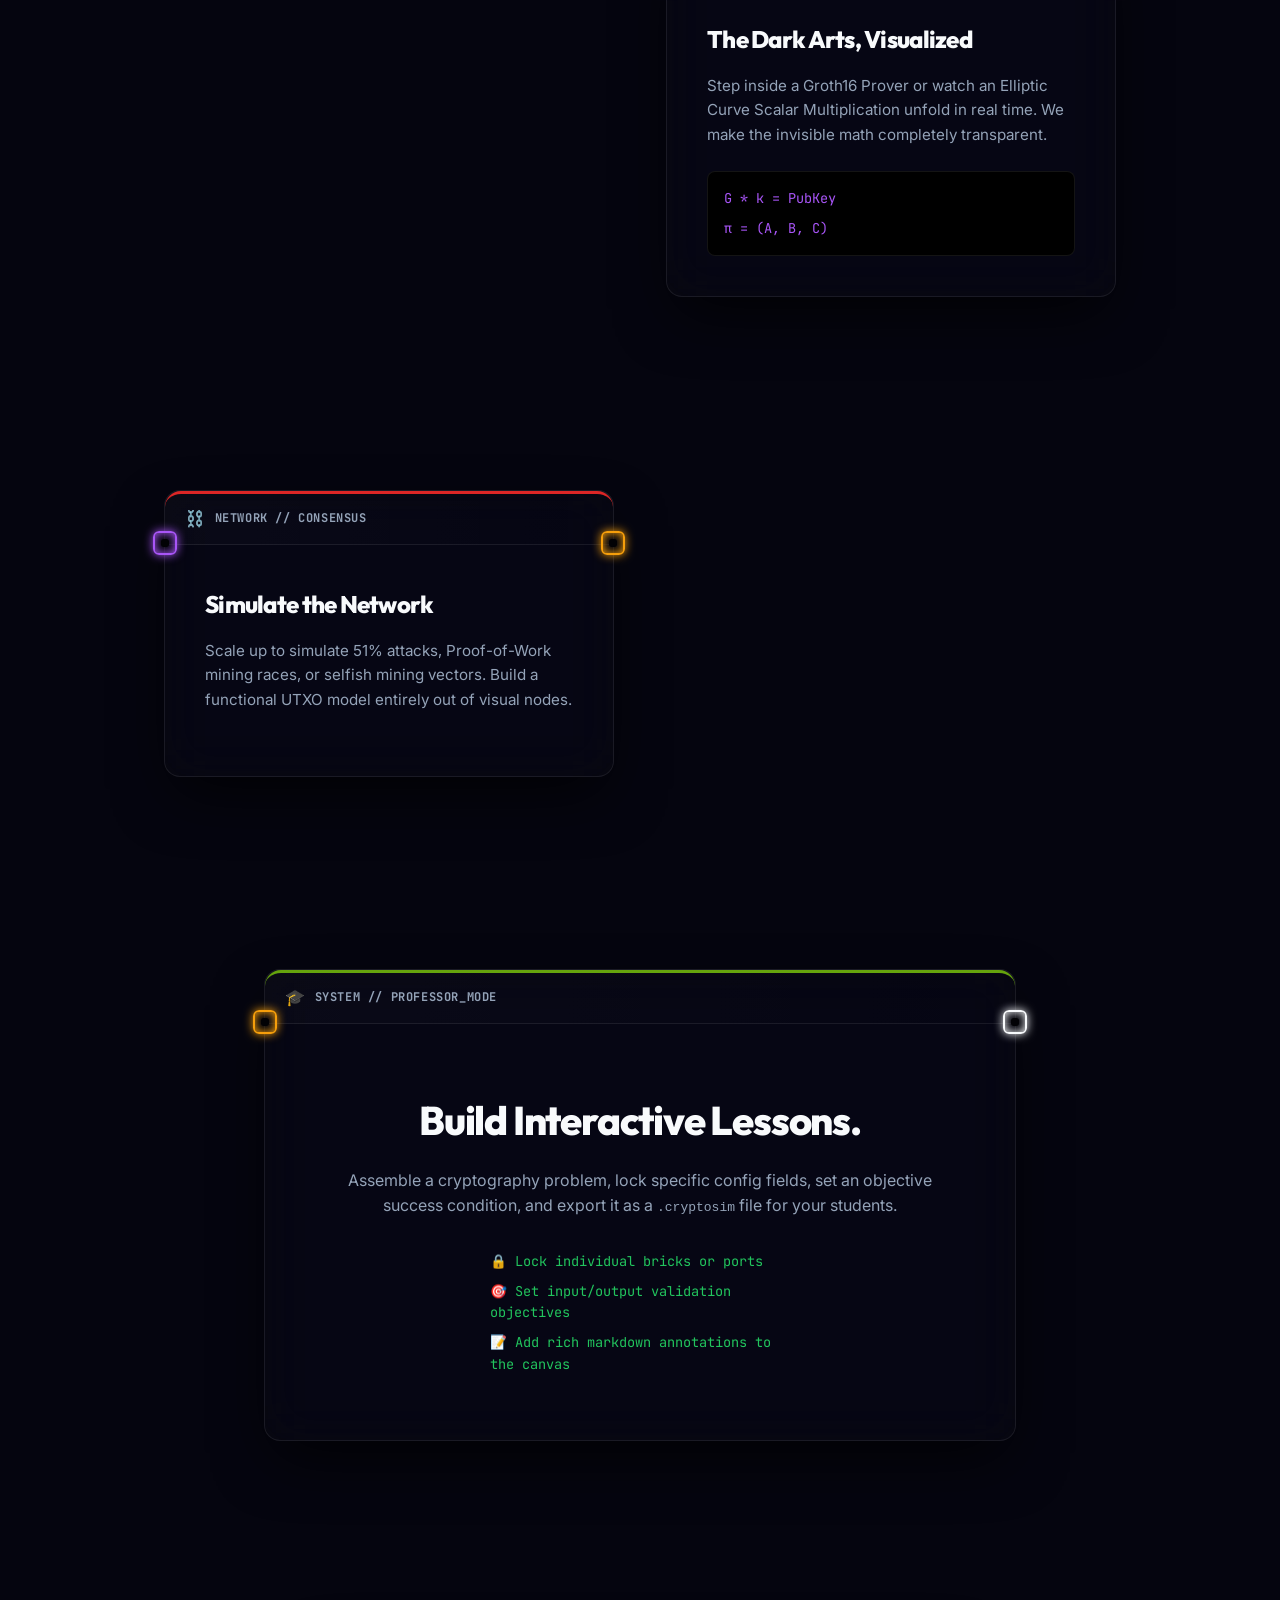
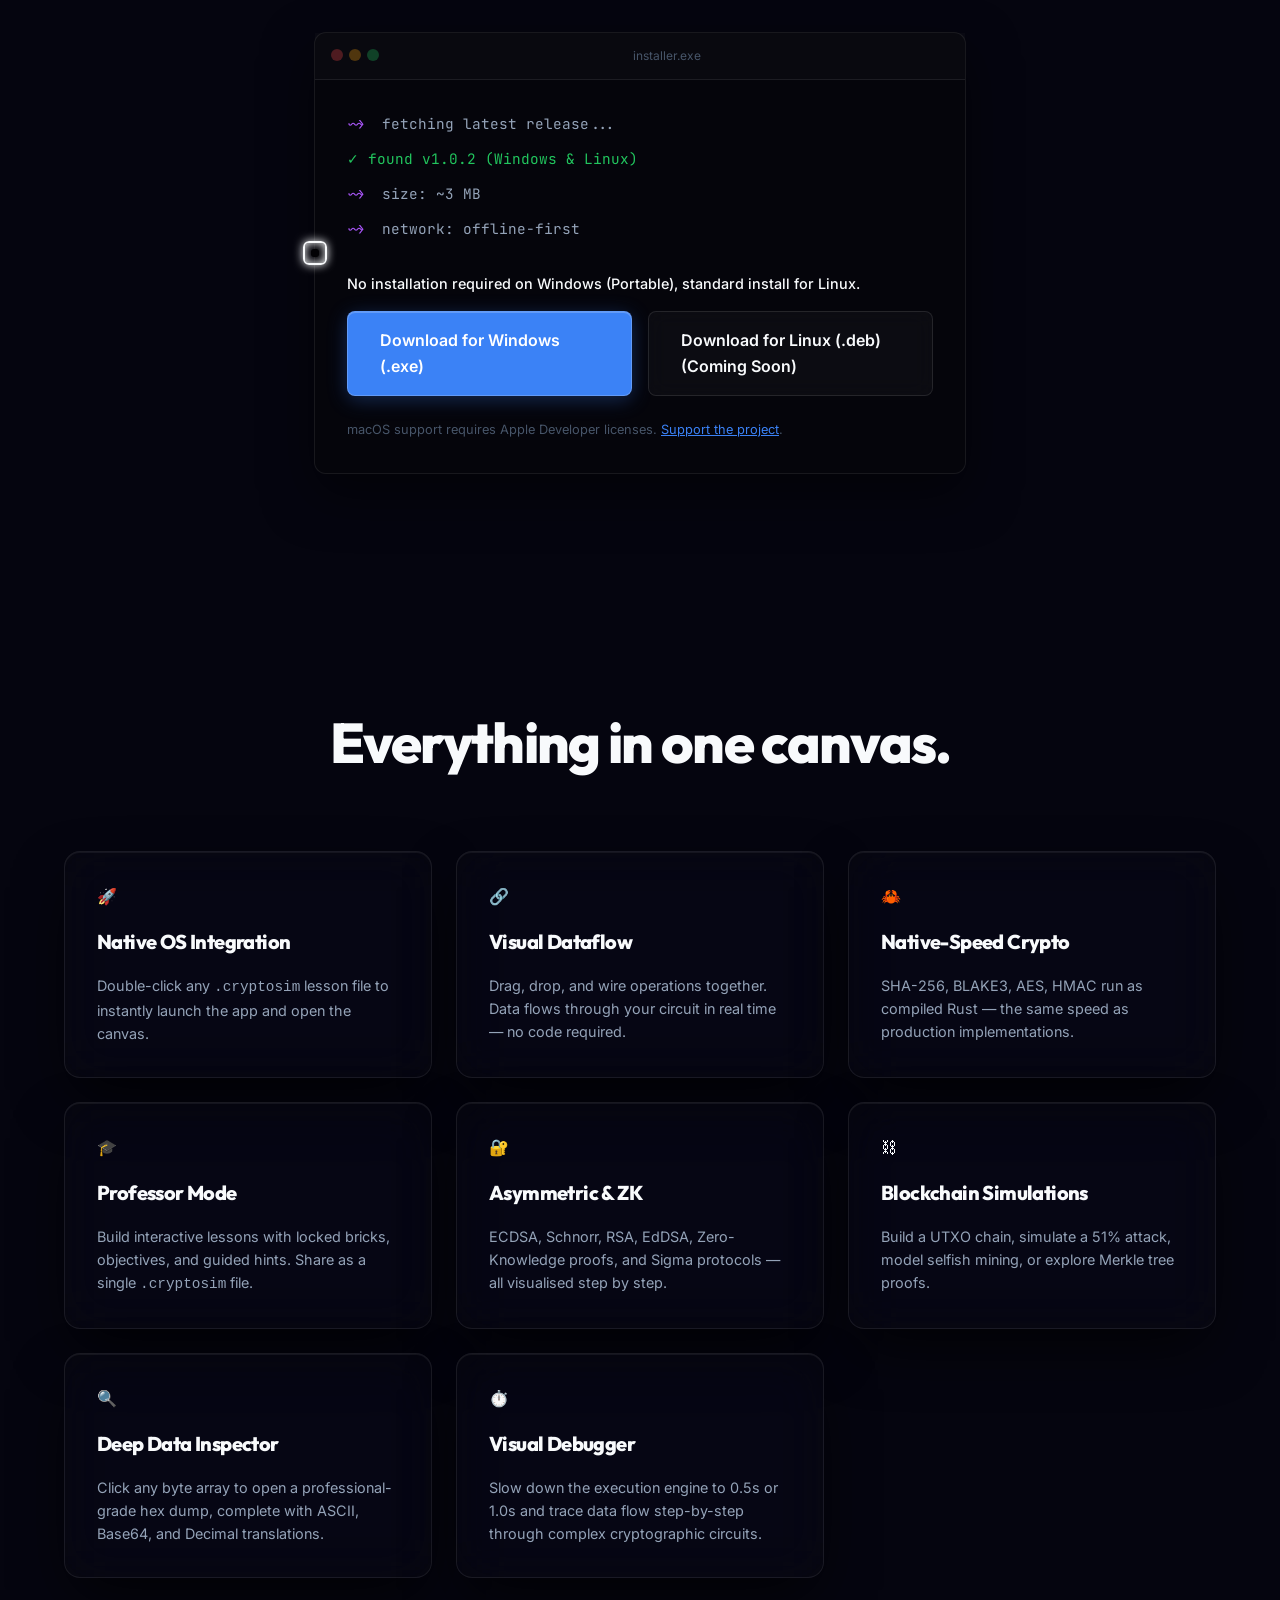
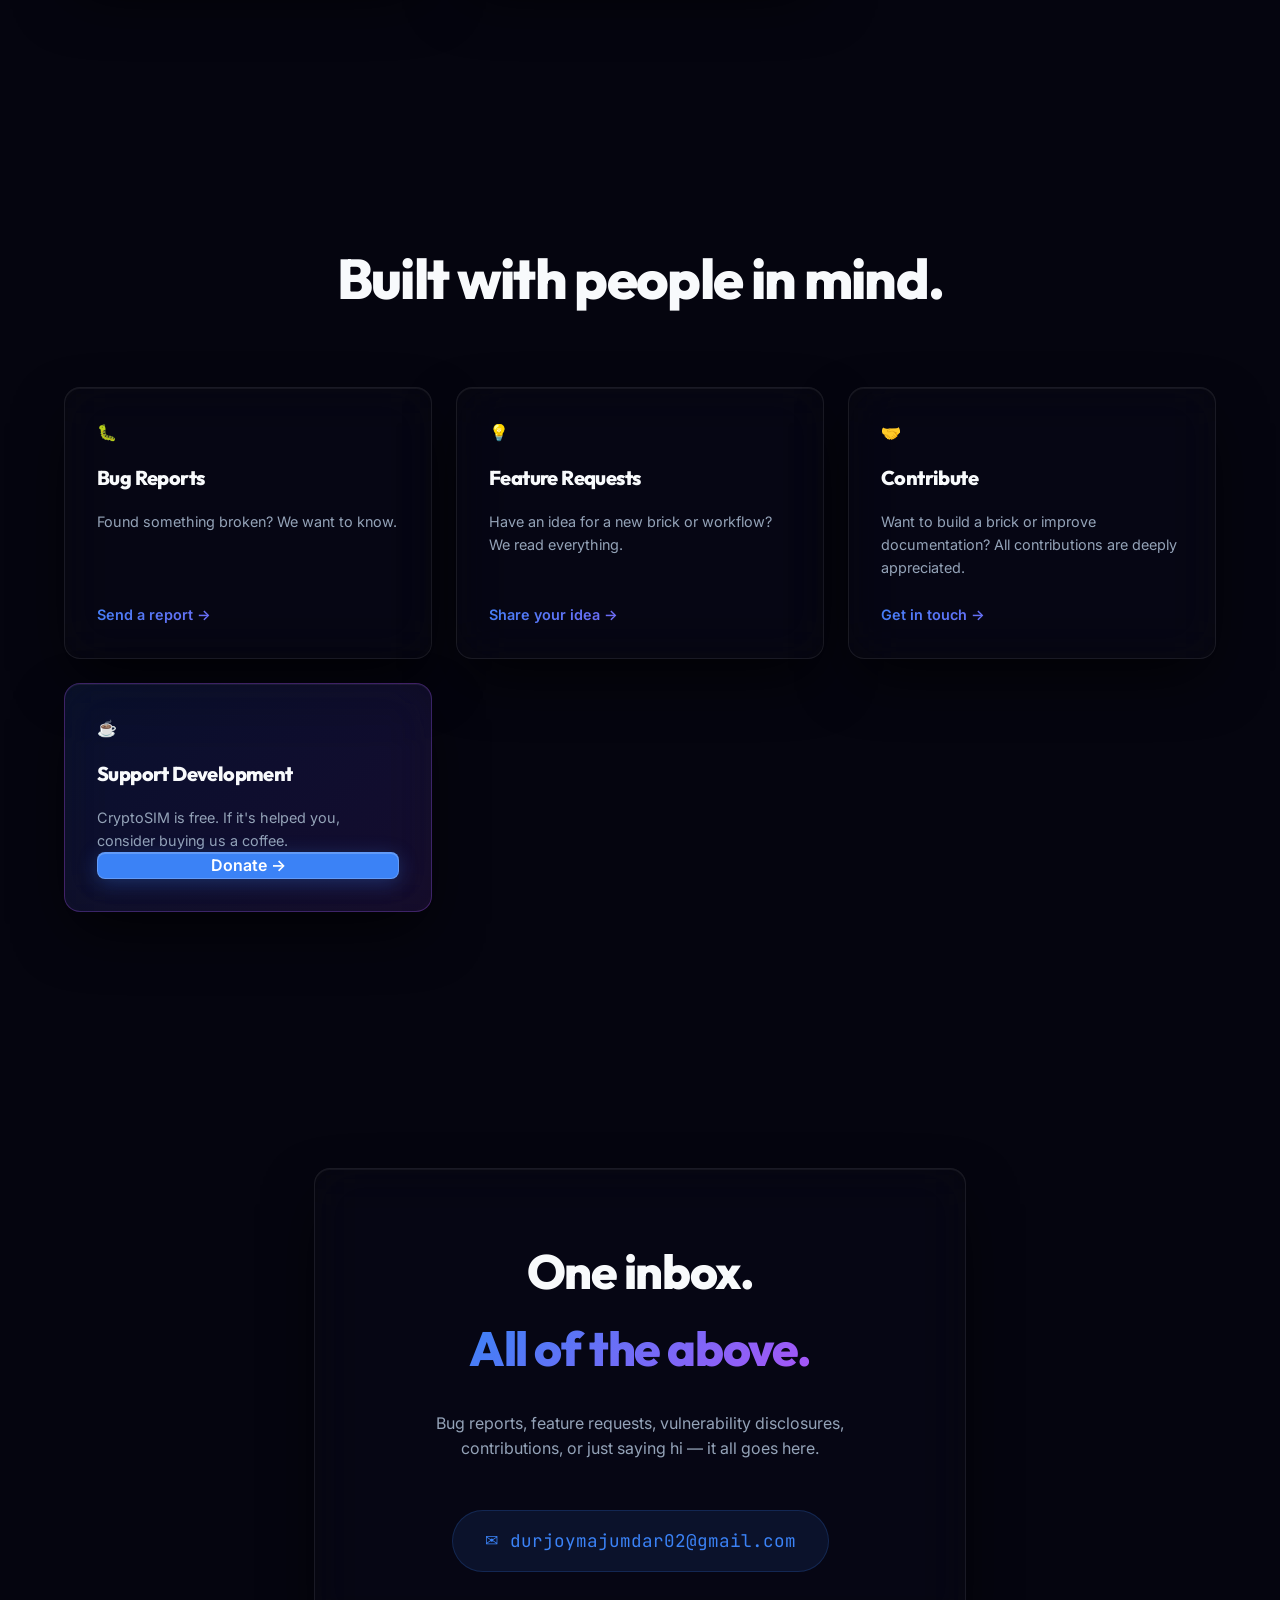
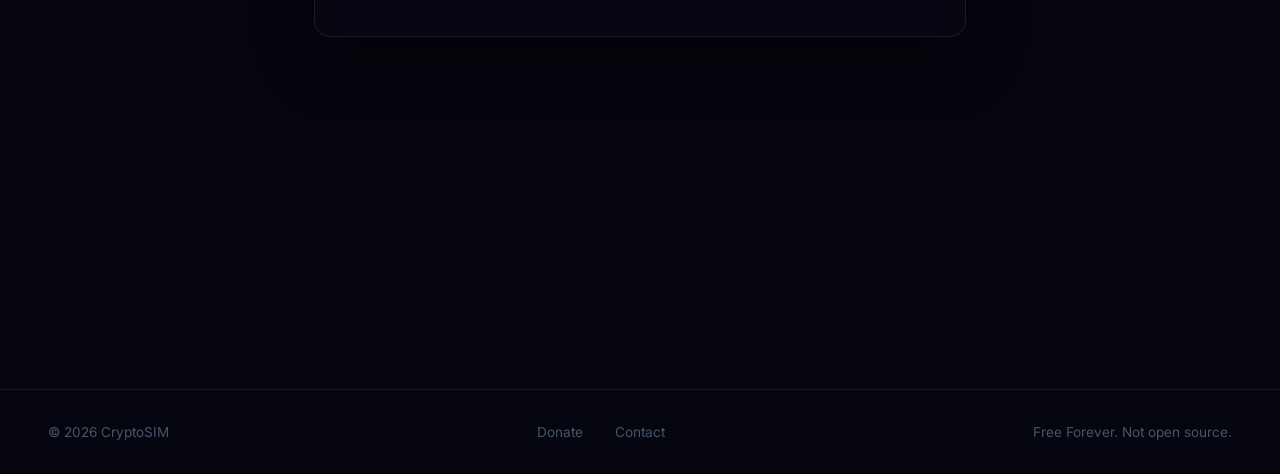
==== commit bfcf9262: "link" ====
--- a/index.html
+++ b/index.html
@@ -198,8 +198,8 @@
               <a href="downloads/CryptoSim_Setup_v1.0.2.exe" class="btn btn-primary btn-large" style="flex: 1;">
                 Download for Windows (.exe)
               </a>
-              <a href="downloads/CryptoSim_v1.0.2_amd64.deb" class="btn btn-ghost btn-large" style="flex: 1;">
-                Download for Linux (.deb)
+              <a href="#" class="btn btn-ghost btn-large" style="flex: 1;">
+                Download for Linux (.deb) (Coming Soon)
               </a>
             </div>
             <p class="crypto-note" style="margin-top: 1.5rem;">macOS support requires Apple Developer licenses. <a href="donate.html">Support the project</a>.</p>
